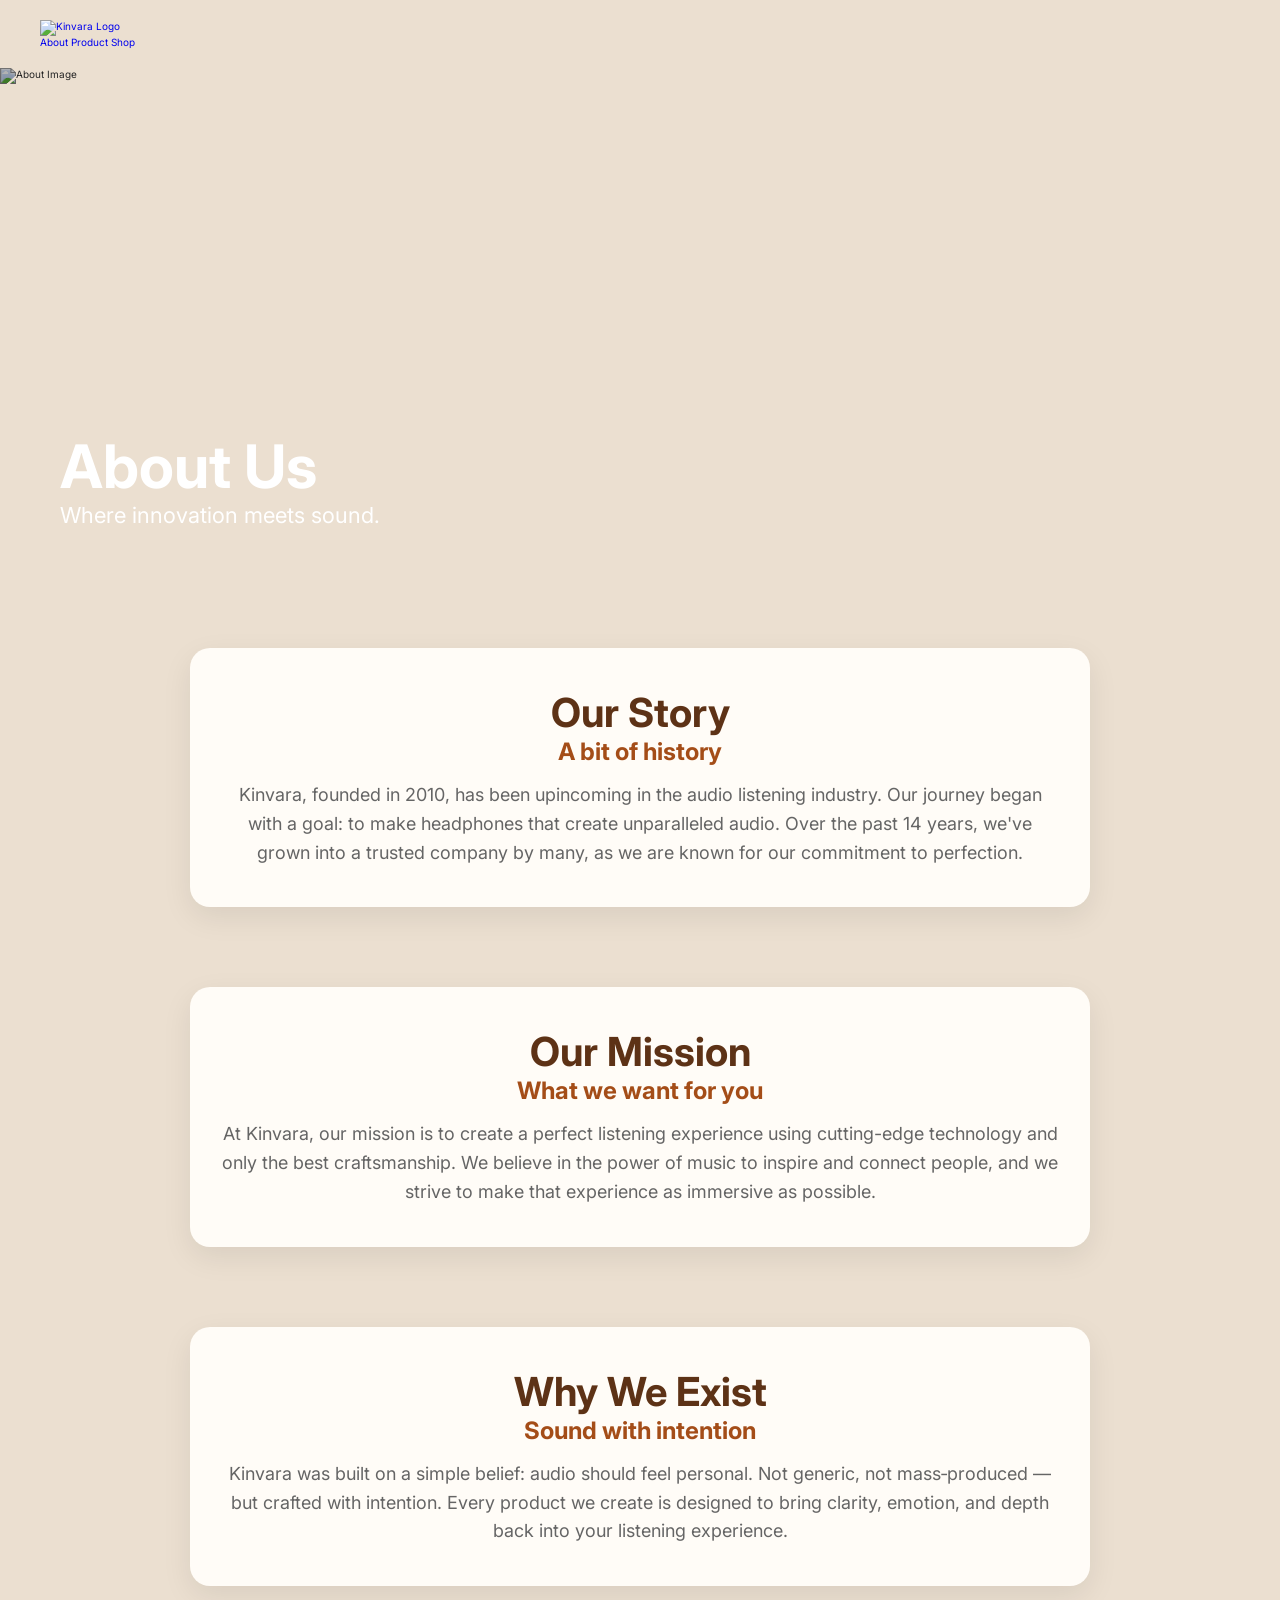
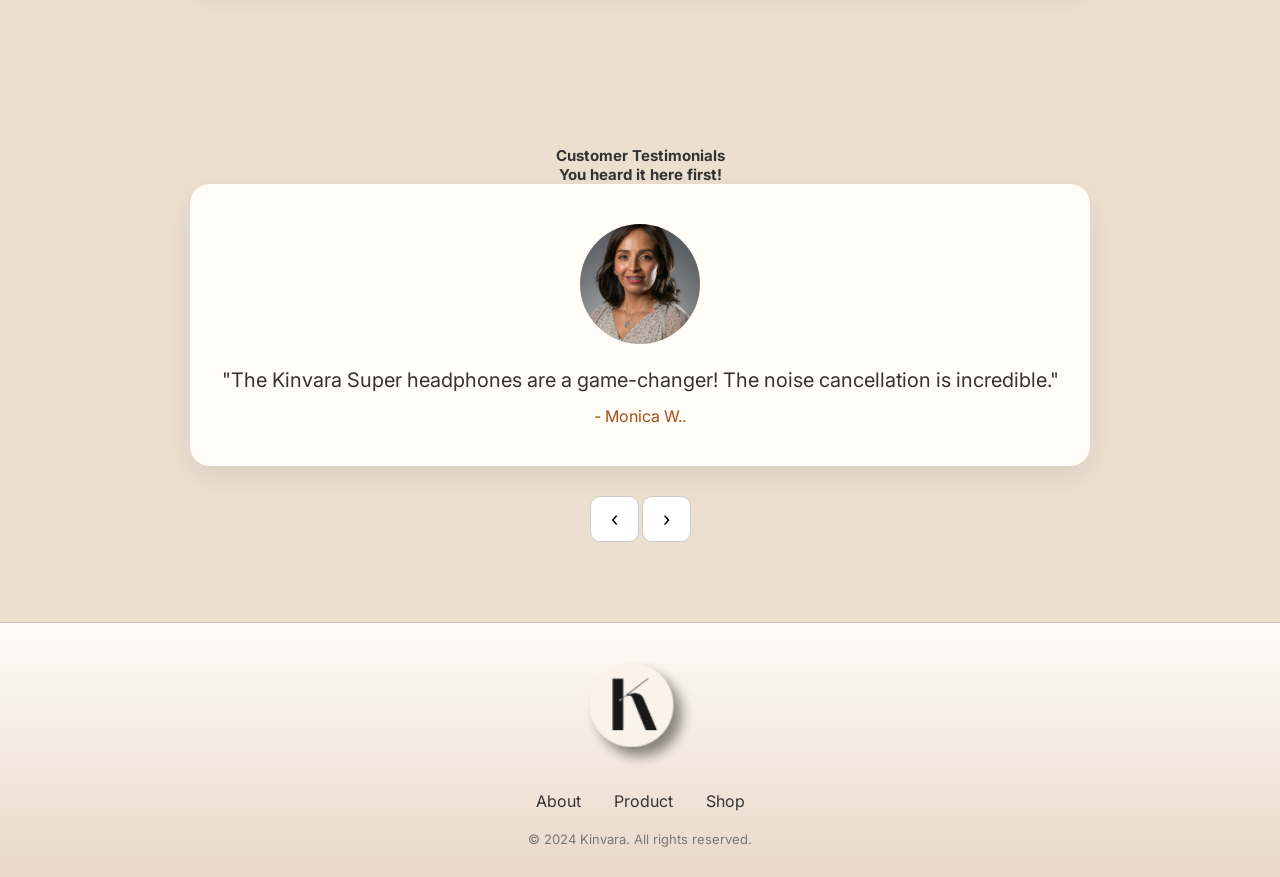
==== about.html @ 637e6de3 "Add files via upload" ====
<!DOCTYPE html>
<html lang="en">
<head>
   <link rel="stylesheet" href="https://use.typekit.net/deq8unr.css">
   <meta charset="UTF-8">
   <meta name="viewport" content="width=device-width, initial-scale=1.0">
   <link rel="stylesheet" href="style.css">
   <title>Kinavara</title>

   <style>
@import url('https://fonts.googleapis.com/css2?family=Inter:ital,opsz,wght@0,14..32,100..900;1,14..32,100..900&family=Outfit:wght@100..900&family=Poppins:ital,wght@0,100;0,200;0,300;0,400;0,500;0,600;0,700;0,800;0,900;1,100;1,200;1,300;1,400;1,500;1,600;1,700;1,800;1,900&display=swap');
   </style>
</head>
    <body>
        




<header>
    <div class="logo-img">
        <a href="index.html"><img src="images/kinavaralogo.png" alt="Kinvara Logo"></a>
    </div>

    <div class="hamburger">
        <span></span><span></span><span></span>
    </div>

    <nav>
        <a href="about.html" class="Navoptions">About</a>
        <a href="#product-section">Product</a>
        <a href="sign_up.html">Shop</a>
    </nav>
</header>

<!-- HERO -->
   <section class="about-hero-full reveal">
    <img src="images/smilingholdingheadphones.jpg" alt="About Image">
    <div class="about-hero-overlay">
        <h1>About Us</h1>
        <p>Where innovation meets sound.</p>
    </div>
</section>

<!-- SECTION 1 -->
<section class="about-block reveal">
    <h1>Our Story</h1>
    <h2>A bit of history</h2>
    <p>
        Kinvara, founded in 2010, has been upincoming in the audio listening industry. 
        Our journey began with a goal: to make headphones that create unparalleled audio. 
        Over the past 14 years, we've grown into a trusted company by many, as we are known 
        for our commitment to perfection.
    </p>
</section>

<!-- SECTION 2 -->
<section class="about-block reveal">
    <h1>Our Mission</h1>
    <h2>What we want for you</h2>
    <p>
        At Kinvara, our mission is to create a perfect listening experience using 
        cutting-edge technology and only the best craftsmanship. We believe in the 
        power of music to inspire and connect people, and we strive to make that 
        experience as immersive as possible.
    </p>
</section>
    <!-- SECTION 3 -->
    <section class="about-block reveal">
    <h1>Why We Exist</h1>
    <h2>Sound with intention</h2>
    <p>
        Kinvara was built on a simple belief: audio should feel personal. 
        Not generic, not mass‑produced — but crafted with intention. 
        Every product we create is designed to bring clarity, emotion, 
        and depth back into your listening experience.
    </p>
</section>


<!-- TESTIMONIAL CAROUSEL -->
<section class="testimonial-section reveal">
    <h1>Customer Testimonials</h1>
    <h2>You heard it here first!</h2>

    <div class="testimonial-carousel">
        
        <div class="testimonial-card active">
            <div class="testimonial-img">
                <img src="Images/user1.jpg" alt="">
            </div>
            <p>"The Kinvara Super headphones are a game-changer! The noise cancellation is incredible."</p>
            <span>- Monica W..</span>
        </div>

        <div class="testimonial-card">
            <div class="testimonial-img">
                <img src="Images/user2.jpg" alt="">
            </div>
            <p>"Nothing comes close to the Kinvara Super. Comfortable, stylish, and crystal clear."</p>
            <span>- Jamie L.</span>
        </div>

        <div class="testimonial-card">
            <div class="testimonial-img">
                <img src="images/user3.jpg" alt="">
            </div>
            <p>"Kinvara redefined premium audio for me. Every detail feels intentional."</p>
            <span>- Morgan S.</span>
        </div>

    </div>

    <div class="carousel-buttons">
        <button id="prev">‹</button>
        <button id="next">›</button>
    </div>
</section>


</main>

<footer class="footer reveal">
    <div class="footer-container">

        <div class="footer-logo">
            <img src="Images/kinavaralogo.png" alt="Kinvara Logo">
        </div>

        <div class="footer-links">
            <a href="about.html">About</a>
            <a href="#product-section">Product</a>
            <a href="sign_up.html">Shop</a>
        </div>

        <p class="footer-copy">© 2024 Kinvara. All rights reserved.</p>

    </div>
</footer>
        <script src="about.js"></script>
    </body>
    
</html>
---- style.css ----
/* =========================================================
   1. GLOBAL RESET + VARIABLES
   ========================================================= */
*{
  margin:0;
  padding:0;
  box-sizing:border-box;
  text-decoration:none;
  border:none;
  outline:none;
  font-family:"Inter","Outfit","Poppins",sans-serif;
}

:root {
  --max-width:1400px;
  --section-padding:10rem;
  --text-color:#333;
  --accent-color:#b74b4b;
  --heading-color:#A44D18;
  --hairline:rgba(0,0,0,0.1);
}

html{
  font-size:62.5%;
  scroll-behavior:smooth;
}

body{
  background-color:#EBDFD0;
  color:var(--text-color);
}

/* =========================================================
   2. HEADER / NAVIGATION
   ========================================================= */
header {
    width: 100%;
    padding: 2rem 4rem;
    background: transparent;
}

.nav-wrapper {
    display: flex;
    align-items: center;
    gap: 2rem;
}

.logo-img img {
    width: 90px;
}

.logo-img img:hover {
    transform: scale(1.03);
}

.nav-pill {
    display: flex;
    align-items: center;
    gap: 2rem;

    padding: 0.6rem 1.6rem; /* thinner */
    background: rgba(255, 252, 247, 0.65);
    backdrop-filter: blur(12px);

    border-radius: 50px;
    box-shadow: 0 4px 18px rgba(0,0,0,0.10);

    border: 1px solid rgba(255,255,255,0.5);
}

.nav-pill {
    display: flex;
    align-items: center;
    gap: 2rem;

    padding: 0.6rem 1.6rem;
    background: rgba(255, 252, 247, 0.65);
    backdrop-filter: blur(12px);

    border-radius: 50px;
    box-shadow: 0 4px 18px rgba(0,0,0,0.10);
    border: 1px solid rgba(255,255,255,0.5);

    width: auto; /* THIS prevents stretching */
    flex-shrink: 0; /* prevents it from expanding */
}
.nav-pill a {
    font-size: 1.6rem;
    color: #333;
    font-weight: 400;
    padding-bottom: 0.2rem;
    border-bottom: 2px solid transparent;
    transition: 0.3s ease;
}

.nav-pill a:hover {
    color: var(--accent-color);
    border-bottom: 2px solid var(--accent-color);
}

.hamburger {
    display: none;
    flex-direction: column;
    gap: 4px;
    cursor: pointer;
    margin-left: 1rem;
}

.hamburger span {
    width: 22px;
    height: 2px;
    background-color: #333;
    border-radius: 2px;
    transition: 0.3s ease;
}

/* HAMBURGER MENU (hidden on desktop) */
.hamburger {
    display: none;
    flex-direction: column;
    gap: 4px;
    cursor: pointer;
    margin-left: 1rem;
}

.hamburger span {
    width: 22px;
    height: 2px;
    background-color: #333;
    border-radius: 2px;
    transition: 0.3s ease;
}



/* =========================================================
   3. HERO SECTION — CURVED IMAGE, PREMIUM
   ========================================================= */
.hero{
  position:relative;
  height:650px;
  overflow:hidden;
  display:flex;
  align-items:center;
  padding-left:6rem;
   padding-top: 16rem;
}

.hero-img{
  position:absolute;
  top:0;
  right:0;
  width:60%;
  height:100%;
  background-image:url(Images/headphonesincase.jpg);
  background-repeat:no-repeat;
  background-size:cover;
  border-radius:500px 0 0 500px;
  box-shadow:-10px 0 40px rgba(0,0,0,0.15);
}

.hero-content{
  position:relative;
  z-index:2;
  max-width:40%;
  color:#333;
}

.hero-content h1{
  font-family:'Outfit',sans-serif;
  font-size:7rem;
  line-height:1.05;
  color:#A44D18;
}

.hero-content h3{
  font-family:'Outfit',sans-serif;
  font-size:3.4rem;
  color:#656565;
  margin-top:1rem;
}

.hero-content p{
  font-family:'Inter',sans-serif;
  font-size:2.2rem;
  margin:2.5rem 0;
}

.hero-content span{
  color:#b74b4b;
  font-weight:500;
}

.hero-btn{
  display:inline-block;
  padding:1.6rem 3.8rem;
  background-color:#ffffff;
  border-radius:3rem;
  font-family:'Poppins',sans-serif;
  font-size:2rem;
  font-weight:600;
  color:#b74b4b;
  border:2px solid white;
  transition:0.3s ease;
}

.hero-btn:hover{
  background-color:#f4f4f4;
  color:black;
}

/* =========================================================
   4. FEATURE SECTIONS (UNIFIED SYSTEM)
   ========================================================= */
.feature-section {
    padding: 10rem 0;
    display: flex;
    justify-content: center;
}

/* Alternating background colors (your original colors) */
.feature-section:nth-child(odd) {
    background-color: #FFFCF7;
}

.feature-section:nth-child(even) {
    background-color: #EDEDEA;
}

/* Main container */
.feature-container {
    max-width: 1200px;
    width: 90%;
    display: flex;
    align-items: center;
    justify-content: space-between;
    gap: 6rem;
    opacity: 0;
    transform: translateY(20px);
    animation: fadeUp 0.8s ease forwards;
}

/* Alternating layout on desktop */
.feature-section:nth-child(even) .feature-container {
    flex-direction: row-reverse;
}

.feature-image img {
    width: 360px;
    height: 360px;
    border-radius: 50%;
    object-fit: cover;
    border: 1px solid rgba(0,0,0,0.08);
    box-shadow: 0 10px 30px rgba(0,0,0,0.08);
    transition: transform 0.4s ease;
}

.feature-image img:hover {
    transform: scale(1.03);
}

/* Text */
.feature-text {
    max-width: 500px;
}

.feature-text p {
    font-size: 1.8rem;
    line-height: 1.55;
    color: #333;
    border-left: 1px solid rgba(0,0,0,0.1);
    padding-left: 2rem;
}

.feature-text span {
    color: #b74b4b;
    font-weight: 500;
}

@keyframes fadeUp{
  to{
    opacity:1;
    transform:translateY(0);
  }
}

/* =========================================================
   SECTION FOUR — IMAGE LEFT, TEXT RIGHT (PREMIUM)
   ========================================================= */
.section-four {
    background-color: #EDEDEA;
    padding: 10rem 0;
    display: flex;
    justify-content: center;
}

.section-four-container {
    max-width: 1400px;
    width: 90%;
    display: flex;
    align-items: center;
    justify-content: space-between;
    gap: 8rem;
}

/* LEFT IMAGES */
.section-four-images {
    position: relative;
    width: 500px;
    height: 500px;
}

.section-four-images .big-circle img {
    width: 100%;
    height: 100%;
    border-radius: 50%;
    object-fit: cover;
    box-shadow: 0 12px 40px rgba(0,0,0,0.12);
}

.section-four-images .small-circle {
    position: absolute;
    bottom: -20px;
    right: -20px;
}

.section-four-images .small-circle img {
    width: 220px;
    height: 220px;
    border-radius: 50%;
    object-fit: cover;
    box-shadow: 0 10px 30px rgba(0,0,0,0.12);
}

/* RIGHT TEXT */
.section-four-text {
    max-width: 550px;
}

.section-four-text h1 {
    font-size: 5rem;
    color: #833e12;
    margin-bottom: 1rem;
}

.section-four-text h2 {
    font-size: 2.8rem;
    color: #b9642f;
    margin-bottom: 2rem;
}

.section-four-text p {
    font-size: 2.2rem;
    margin-bottom: 3rem;
    color: #333;
}

/* BUTTON */
.section-four-btn {
    display: inline-block;
    padding: 1.6rem 3.8rem;
    background-color: white;
    border-radius: 3rem;
    font-size: 2rem;
    font-weight: 600;
    color: #b74b4b;
    border: 2px solid white;
    transition: 0.3s ease;
    box-shadow: 0 6px 20px rgba(0,0,0,0.1);
}

.section-four-btn:hover {
    background-color: #f4f4f4;
    color: black;
    transform: scale(1.03);
}

/* IMAC MODE */
@media (min-width: 1600px) {
    .section-four-images {
        width: 600px;
        height: 600px;
    }

    .section-four-images .small-circle img {
        width: 260px;
        height: 260px;
    }

    .section-four-text h1 {
        font-size: 6rem;
    }

    .section-four-text h2 {
        font-size: 3.2rem;
    }

    .section-four-text p {
        font-size: 2.4rem;
    }
}

/* =========================================================
   FOOTER — PREMIUM, CLEAN, MODERN
   ========================================================= */
footer {
    background: linear-gradient(180deg, #FFFCF7 0%, #E8D8C8 100%);
    padding: 3rem 0;
    text-align: center;
    border-top: 1px solid var(--hairline);
    display: flex;
    justify-content: center;
}


.footer-container {
    text-align: center;
    width: 90%;
    max-width: 1400px;
    margin: 0 auto;
    display: flex;
    flex-direction: column;
    align-items: center; /* centers everything */
}


.footer-logo img {
    width: 120px;
    opacity: 0.9;
    margin-bottom: 1.5rem;
}

.footer-links {
    margin-bottom: 2rem;
}

.footer-links a {
    margin: 0 1.5rem;
    font-size: 1.6rem;
    color: #333;
    transition: 0.3s ease;
}

.footer-links a:hover {
    color: var(--accent-color);
}

.footer-copy {
    font-size: 1.3rem;
    color: #777;
}

/* =========================================================
   7. MEDIA QUERIES — TABLET + IMAC
   ========================================================= */
/* MOBILE NAV (hidden by default) */
@media (max-width: 520px) {

    nav {
        position: fixed;
        top: 0;
        right: -100%;
        height: 100vh;
        width: 60%;
        background-color: #FFFCF7;
        display: flex;
        flex-direction: column;
        padding-top: 8rem;
        gap: 3rem;
        align-items: center;
        transition: 0.4s ease;
        box-shadow: -4px 0 20px rgba(0,0,0,0.1);
    }

    nav.open {
        right: 0;
    }

    .hamburger {
        display: flex;
        position: absolute;
        right: 2rem;
        top: 2.2rem;
        z-index: 999;
    }

    /* Hide desktop nav layout */
    header nav a {
        font-size: 2rem;
    }
}

/* =========================================================
   TABLET — max-width: 900px
   ========================================================= */
@media (max-width: 900px) {

    header {
        padding: 2rem 3rem;
    }

    .hero {
        padding-top: 12rem;
        flex-direction: column;
        text-align: center;
    }

    .hero-img {
        width: 100%;
        height: 380px;
        border-radius: 0 0 450px 450px;
    }

   .feature-container {
        flex-direction: column;
        text-align: center;
        gap: 4rem;
    }

    .feature-image img {
        width: 300px;
        height: 300px;
    }

    .feature-text {
        max-width: 90%;
    }
    .section-four-container {
        flex-direction: column;
        gap: 6rem;
    }

    .section-four-images {
        width: 380px;
        height: 380px;
    }

    .section-four-images .small-circle img {
        width: 180px;
        height: 180px;
    }

    footer {
        padding: 4rem 0;
    }
}

/* =========================================================
   MOBILE — max-width: 520px
   ========================================================= */
@media (max-width: 520px) {

    header {
        padding: 1.5rem 2rem;
    }

     .hero {
    flex-direction: column;
    height: auto;
    padding: 8rem 2rem 4rem; /* adds breathing room under nav */
    text-align: center;
  }

  .hero-img {
    position: relative;
    width: 100%;
    height: 300px;
    border-radius: 0 0 450px 450px;
  }

  .hero-content {
    max-width: 90%;
    margin-top: 2rem; /* prevents overlap */
  }

  .hero-content h1 {
    font-size: 4.2rem;
  }

  .hero-content h3 {
    font-size: 2.4rem;
  }

  .hero-content p {
    font-size: 1.8rem;
  }

   .feature-section {
        padding: 6rem 2rem;
    }

    .feature-container {
        flex-direction: column;
        text-align: center;
        gap: 3rem;
    }

    .feature-image img {
        width: 80%;
        max-width: 280px;
        height: auto;
        border-radius: 50%;
        object-fit: cover;
        margin: 0 auto;
    }

    .feature-text p {
        font-size: 1.7rem;
        border-left: none;
        padding-left: 0;
    }
.section-four-container {
    flex-direction: column;
    align-items: center;
    text-align: center;
}

.section-four-text {
    text-align: center;
    max-width: 90%;
    margin: 0 auto;
}

.section-four-btn {
    margin: 0 auto;
}
    .section-four-images {
        width: 300px;
        height: 300px;
    }

    .section-four-images .small-circle img {
        width: 140px;
        height: 140px;
    }

    .section-four-text h1 {
        font-size: 3.8rem;
    }

    .section-four-text h2 {
        font-size: 2.2rem;
    }

    .section-four-text p {
        font-size: 1.8rem;
    }

    footer {
        padding: 3rem 0;
    }
}

/* =========================================================
   LARGE DESKTOP / IMAC — min-width: 1600px
   ========================================================= */
@media (min-width: 1600px) {

    .hero {
        padding-top: 18rem;
    }

    .hero-content h1 {
        font-size: 7rem;
    }

    .feature-container {
        gap: 10rem;
    }

    .section-four-images {
        width: 600px;
        height: 600px;
    }

    .section-four-images .small-circle img {
        width: 260px;
        height: 260px;
    }
}

/* =========================================================
   LARGE DESKTOP / IMAC — min-width: 1600px
   ========================================================= */
.about-hero-full {
    position: relative;
    height: 500px;
    overflow: hidden;
}

.about-hero-full img {
    width: 100%;
    height: 100%;
    object-fit: cover;
    filter: brightness(70%);
}

.about-hero-overlay {
    position: absolute;
    bottom: 4rem;
    left: 6rem;
    color: white;
}

.about-hero-overlay h1 {
    font-size: 6rem;
}

.about-hero-overlay p {
    font-size: 2.2rem;
}


/* ABOUT BLOCKS */
.about-block {
    max-width: 900px;
    margin: 8rem auto;
    text-align: center;
    background-color: #FFFCF7;
    padding: 4rem 3rem;
    border-radius: 20px;
    box-shadow: 0 10px 30px rgba(0,0,0,0.08);
}

.about-block h1 {
    font-size: 4rem;
    color: #5d3216;
}

.about-block h2 {
    font-size: 2.4rem;
    color: #A44D18;
    margin-bottom: 1.5rem;
}

.about-block p {
    font-size: 1.8rem;
    color: #656565;
    line-height: 1.6;
}

/* TESTIMONIALS */
.testimonial-section {
    text-align: center;
    padding: 8rem 2rem;
}

.testimonial-carousel {
    max-width: 900px;
    margin: 0 auto;
    position: relative;
}

.testimonial-card {
    display: none;
    background-color: #FFFCF7;
    padding: 4rem 3rem;
    border-radius: 20px;
    box-shadow: 0 10px 30px rgba(0,0,0,0.08);
    transition: transform 0.4s ease, box-shadow 0.4s ease;
}

.testimonial-card.active {
    display: block;
}

.testimonial-card:hover {
    transform: translateY(-10px);
    box-shadow: 0 20px 40px rgba(0,0,0,0.12);
}

.testimonial-img {
    width: 120px;
    height: 120px;
    margin: 0 auto 2rem;
}

.testimonial-img img {
    width: 100%;
    height: 100%;
    border-radius: 50%;
    object-fit: cover;
}

.testimonial-card p {
    font-size: 2rem;
    color: #333;
    line-height: 1.6;
}

.testimonial-card span {
    display: block;
    margin-top: 1rem;
    font-size: 1.6rem;
    color: #A44D18;
}

.carousel-buttons {
    margin-top: 3rem;
}

.carousel-buttons button {
    background-color: white;
    border: 1px solid #ccc;
    padding: 1rem 2rem;
    font-size: 2rem;
    border-radius: 10px;
    cursor: pointer;
    transition: 0.3s ease;
}

.carousel-buttons button:hover {
    background-color: #f4f4f4;
}


 



    signup-form-box {
    display: flex;
    justify-content: center;
    align-items: center;
    position: absolute;
    top: 50%;
    left: 50%;
    transform: translate(-50%, -50%);
    width: 100%;
}

.signup-form {
    opacity: .95;
    background-color: #fefcf6;
    padding: 20px;
    border-radius: 15px;
    box-shadow: 0 4px 8px rgba(0, 0, 0, 0.1);
    text-align: center;
    width: 80%;
    max-width: 500px;
    z-index: 10;
    margin-top:30px;
    margin-bottom:20px;
}

.signup-form h2 {
    margin-bottom: 18px;
    font-size:45px;
    color: #552c11;

}
.signup-form .subheading {
    font-size: 1.2rem; 
    color:#552c11;
    margin-bottom: 20px;
    font-family: "Inter", sans-serif;
    font-weight: 300;
}


.signup-form label {
    display: block;
    margin-bottom: 10px;
    text-align: left;
}

.signup-form input {
    width: calc(100% - 40px);
    padding: 10px;
    margin-bottom: 20px;
    border: 1px solid #ccc;
    border-radius: 5px;
}

/* button */
.Notified-button {
    display: inline-block;
    padding: 10px 20px;
    background-color: white;
    color: #b74b4b;
    border: 2px solid white;
    border-radius: 4rem;
    text-decoration: none;
    font-weight: 600;
    font-size: 1.4rem;
    cursor: pointer;
    box-shadow: 2px 2px 4px #000000;
    transition: background-color 0.3s ease;
}

.Notified-button:hover {
    transform: scale3d(1.03);
    background-color: #f4f4f4;
    color: black;

}
 
/* Thank-you section starts here */

.thankyou-container {
    top: 50%;
    left: 50%;
    display: flex;
    justify-content: center;
    align-items: center;
    position: absolute;
    transform: translate(-50%, -50%);
    width: 100%;
}

.TY-box {
    opacity: .95;
    background-color: #fefcf6;
    padding: 3.125rem;
    border-radius: 0.928rem;
    box-shadow: 0 4px 8px rgba(0, 0, 0, 0.1);
    text-align: center;
    width: 80%;
    max-width: 31.25rem;
    z-index: 10;
}
 
.TY-box h1 {
    margin-bottom: 1.25rem;
    font-size: 3rem;
    color: #552c11;
}

.TY-box p {
    font-size: 1.5rem; 
    margin-bottom: 1.56rem;
    font-weight:500;
     color: #552c11;
}
/* button */
.main-page-button {
     background-color: white;
    display: inline-block;
    padding: 0.625rem 1.25rem;
    color: #b74b4b;
    border: 0.125rem solid white;
    border-radius: 4rem;
    text-decoration: none;
     font-weight: 600;
    font-size: 1.2rem;
    cursor: pointer;
     box-shadow: 0.125rem 0.125rem  0.25rem #000000;
    transition: background-color 0.3s ease;
}

.main-page-button:hover {
    transform: scale3d(1.03);
    background-color: #f4f4f4;
     color: black;
    
}
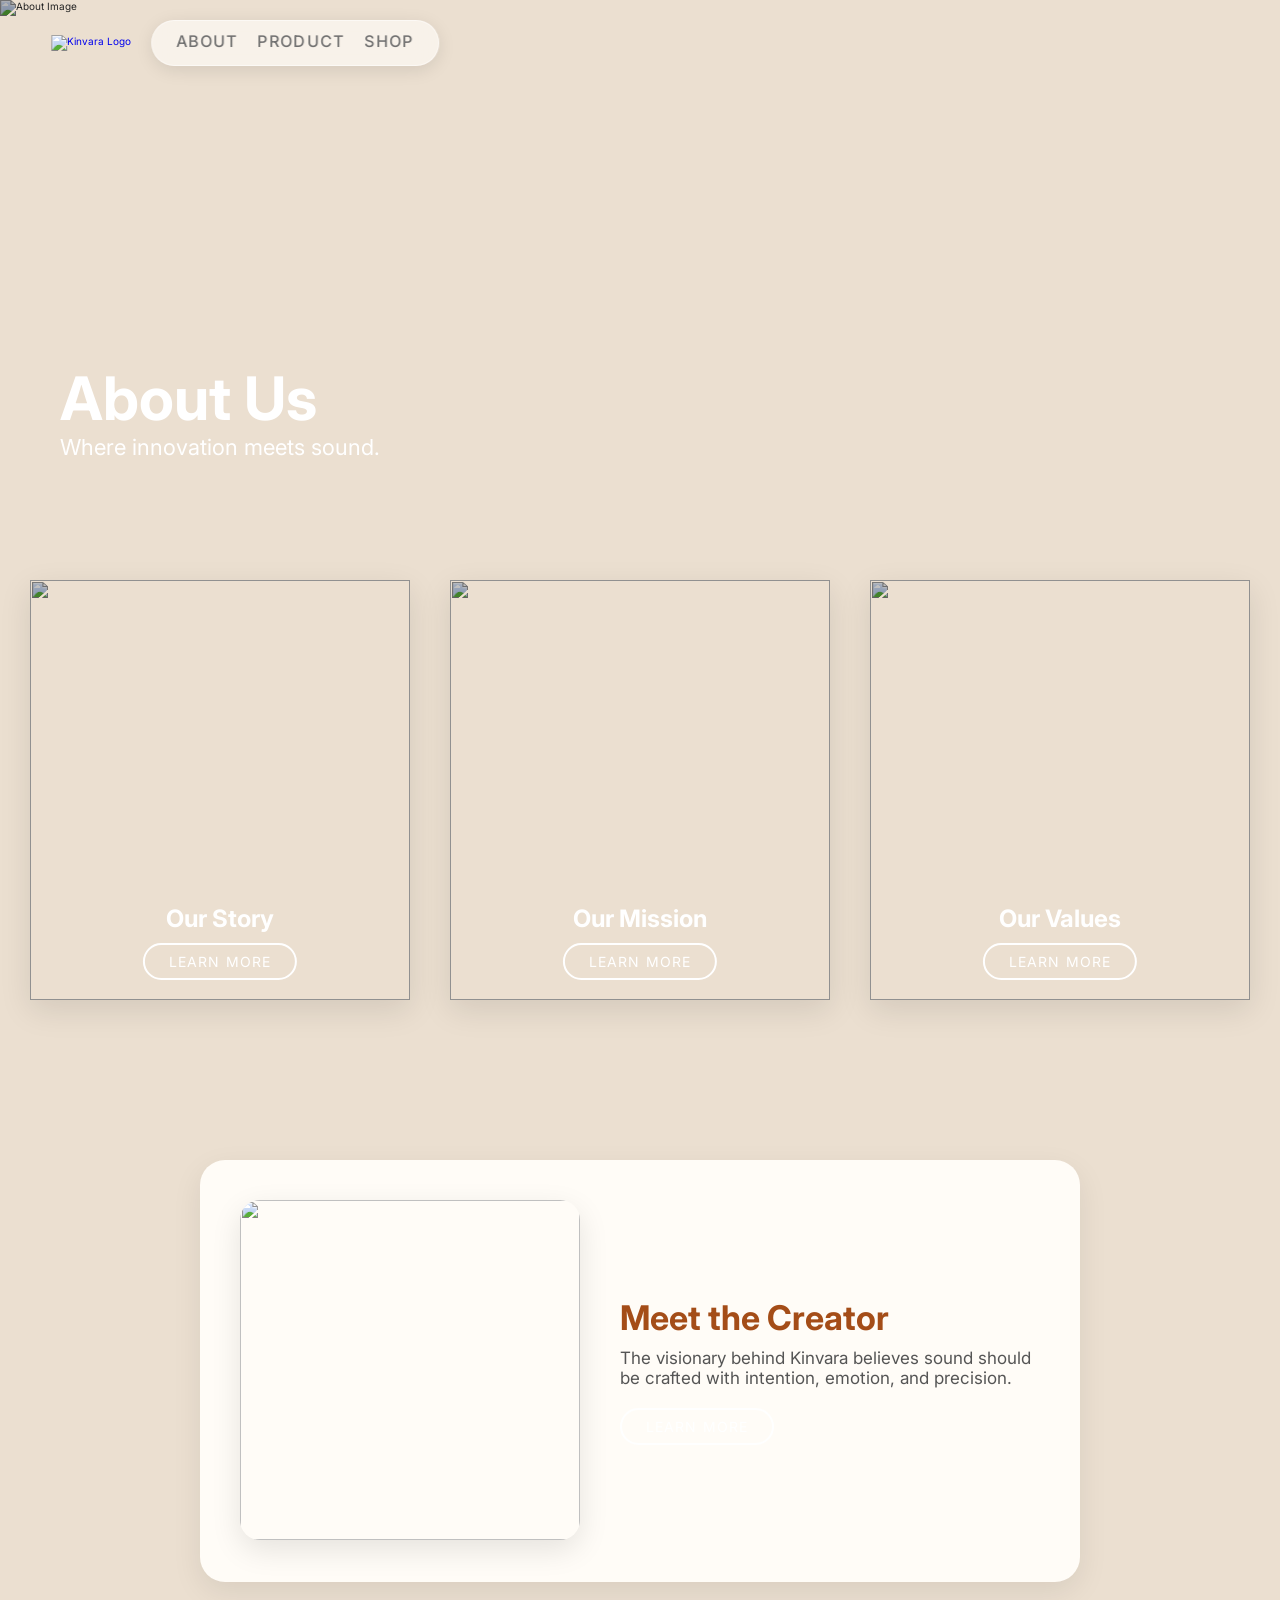
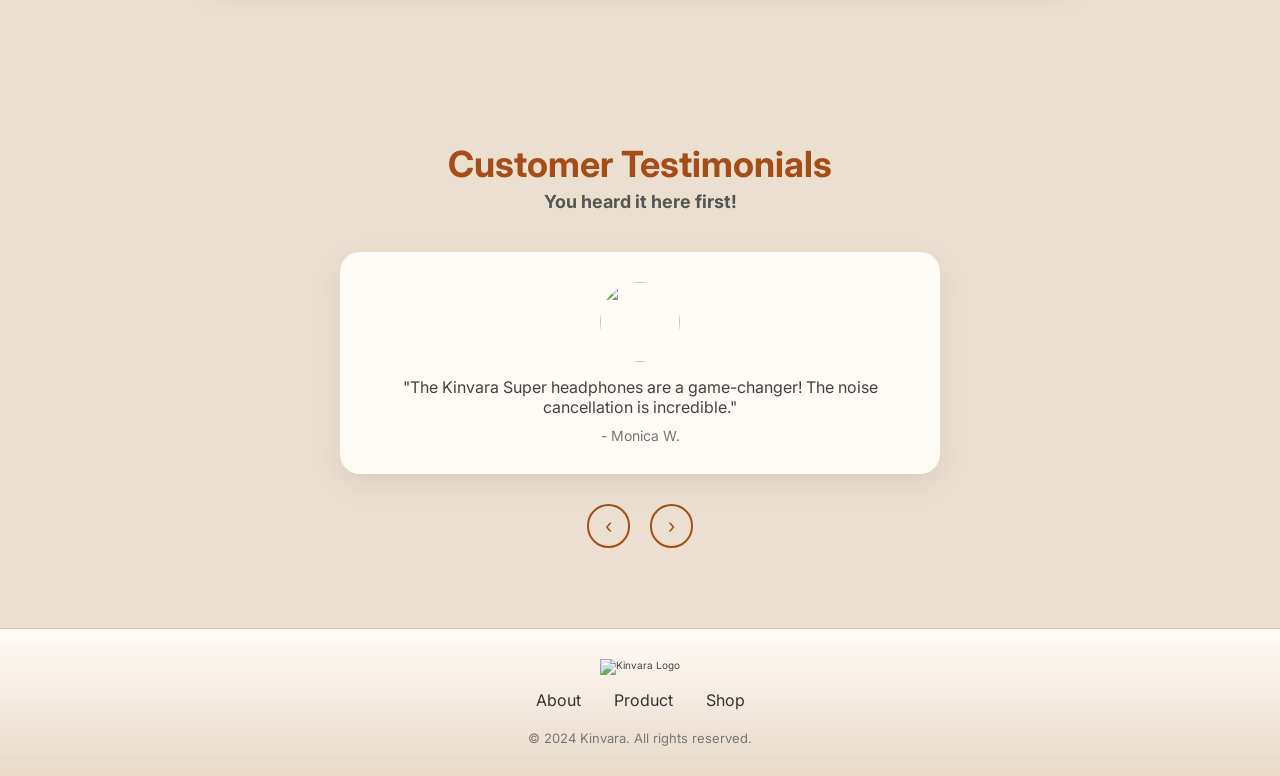
==== commit efe97dc2: "Add files via upload" ====
--- a/about.html
+++ b/about.html
@@ -8,77 +8,149 @@
    <title>Kinavara</title>
 
    <style>
-@import url('https://fonts.googleapis.com/css2?family=Inter:ital,opsz,wght@0,14..32,100..900;1,14..32,100..900&family=Outfit:wght@100..900&family=Poppins:ital,wght@0,100;0,200;0,300;0,400;0,500;0,600;0,700;0,800;0,900;1,100;1,200;1,300;1,400;1,500;1,600;1,700;1,800;1,900&display=swap');
+@import url('https://fonts.googleapis.com/css2?family=Inter:wght@100..900&family=Outfit:wght@100..900&display=swap');
    </style>
 </head>
-    <body>
-        
-
-
-
-
+    
+<body>
+
+<!-- NAV -->
 <header>
-    <div class="logo-img">
-        <a href="index.html"><img src="images/kinavaralogo.png" alt="Kinvara Logo"></a>
-    </div>
-
-    <div class="hamburger">
-        <span></span><span></span><span></span>
-    </div>
-
-    <nav>
-        <a href="about.html" class="Navoptions">About</a>
-        <a href="#product-section">Product</a>
-        <a href="sign_up.html">Shop</a>
-    </nav>
+    <div class="nav-wrapper">
+
+        <div class="logo-img">
+            <a href="index.html">
+                <img src="images/kinavaralogo.png" alt="Kinvara Logo">
+            </a>
+        </div>
+
+        <nav class="nav-pill">
+            <a href="about.html">About</a>
+            <a href="#product-section">Product</a>
+            <a href="sign_up.html">Shop</a>
+
+            <div class="hamburger">
+                <span></span>
+                <span></span>
+                <span></span>
+            </div>
+        </nav>
+
+    </div>
 </header>
 
+<main>
+
 <!-- HERO -->
-   <section class="about-hero-full reveal">
+<section class="about-hero-full reveal">
     <img src="images/smilingholdingheadphones.jpg" alt="About Image">
     <div class="about-hero-overlay">
         <h1>About Us</h1>
         <p>Where innovation meets sound.</p>
     </div>
 </section>
-
-<!-- SECTION 1 -->
-<section class="about-block reveal">
-    <h1>Our Story</h1>
-    <h2>A bit of history</h2>
-    <p>
-        Kinvara, founded in 2010, has been upincoming in the audio listening industry. 
-        Our journey began with a goal: to make headphones that create unparalleled audio. 
-        Over the past 14 years, we've grown into a trusted company by many, as we are known 
-        for our commitment to perfection.
-    </p>
-</section>
-
-<!-- SECTION 2 -->
-<section class="about-block reveal">
-    <h1>Our Mission</h1>
-    <h2>What we want for you</h2>
-    <p>
-        At Kinvara, our mission is to create a perfect listening experience using 
-        cutting-edge technology and only the best craftsmanship. We believe in the 
-        power of music to inspire and connect people, and we strive to make that 
-        experience as immersive as possible.
-    </p>
-</section>
-    <!-- SECTION 3 -->
-    <section class="about-block reveal">
-    <h1>Why We Exist</h1>
-    <h2>Sound with intention</h2>
-    <p>
-        Kinvara was built on a simple belief: audio should feel personal. 
-        Not generic, not mass‑produced — but crafted with intention. 
-        Every product we create is designed to bring clarity, emotion, 
-        and depth back into your listening experience.
-    </p>
-</section>
-
-
-<!-- TESTIMONIAL CAROUSEL -->
+<!-- ⭐ FLIP CARD SECTION -->
+<section class="about-cards reveal">
+
+    <!-- CARD 1 -->
+    <div class="about-card">
+        <div class="flip-inner">
+
+            <!-- FRONT -->
+            <div class="flip-front">
+                <img src="images/holdingmore.jpg" alt="">
+                <div class="card-overlay">
+                    <h3>Our Story</h3>
+                    <button class="outline-btn">Learn More</button>
+                </div>
+            </div>
+
+            <!-- BACK -->
+            <div class="flip-back">
+                <span class="back-arrow">←</span>
+                <h3>Our Story</h3>
+                <p>
+                    Kinvara began with a belief that audio should feel personal — crafted with intention and emotion.
+                </p>
+                <button class="outline-btn">Close</button>
+            </div>
+
+        </div>
+    </div>
+
+    <!-- CARD 2 -->
+    <div class="about-card">
+        <div class="flip-inner">
+
+            <div class="flip-front">
+                <img src="images/fullheadphones.jpg" alt="">
+                <div class="card-overlay">
+                    <h3>Our Mission</h3>
+                    <button class="outline-btn">Learn More</button>
+                </div>
+            </div>
+
+            <div class="flip-back">
+                <span class="back-arrow">←</span>
+                <h3>Our Mission</h3>
+                <p>
+                    We aim to create a perfect listening experience using cutting‑edge engineering and thoughtful design.
+                </p>
+                <button class="outline-btn">Close</button>
+            </div>
+
+        </div>
+    </div>
+
+    <!-- CARD 3 -->
+    <div class="about-card">
+        <div class="flip-inner">
+
+            <div class="flip-front">
+                <img src="images/techteam.jpg" alt="">
+                <div class="card-overlay">
+                    <h3>Our Values</h3>
+                    <button class="outline-btn">Learn More</button>
+                </div>
+            </div>
+
+            <div class="flip-back">
+                <span class="back-arrow">←</span>
+                <h3>Our Values</h3>
+                <p>
+                    We believe audio should be intentional, emotional, and crafted with purpose.
+                </p>
+                <button class="outline-btn">Close</button>
+            </div>
+
+        </div>
+    </div>
+
+</section>
+
+
+<!-- ⭐ CEO SECTION WITH RECTANGLE BACKGROUND -->
+<section class="ceo-section reveal">
+    <div class="ceo-bg">
+
+        <div class="ceo-img-box">
+            <img src="images/ceo.jpg" alt="">
+        </div>
+
+        <div class="ceo-text">
+            <h2>Meet the Creator</h2>
+            <p>
+                The visionary behind Kinvara believes sound should be crafted with intention,
+                emotion, and precision.
+            </p>
+            <button class="outline-btn ceo-learn">Learn More</button>
+        </div>
+
+    </div>
+</section>
+
+
+<!-- ⭐ TESTIMONIALS -->
 <section class="testimonial-section reveal">
     <h1>Customer Testimonials</h1>
     <h2>You heard it here first!</h2>
@@ -87,18 +159,18 @@
         
         <div class="testimonial-card active">
             <div class="testimonial-img">
-                <img src="Images/user1.jpg" alt="">
+                <img src="images/user1.jpg" alt="">
             </div>
             <p>"The Kinvara Super headphones are a game-changer! The noise cancellation is incredible."</p>
-            <span>- Monica W..</span>
+            <span> - Monica W.</span>
         </div>
 
         <div class="testimonial-card">
             <div class="testimonial-img">
-                <img src="Images/user2.jpg" alt="">
+                <img src="images/user2.jpg" alt="">
             </div>
             <p>"Nothing comes close to the Kinvara Super. Comfortable, stylish, and crystal clear."</p>
-            <span>- Jamie L.</span>
+            <span> - Jamie L.</span>
         </div>
 
         <div class="testimonial-card">
@@ -106,7 +178,7 @@
                 <img src="images/user3.jpg" alt="">
             </div>
             <p>"Kinvara redefined premium audio for me. Every detail feels intentional."</p>
-            <span>- Morgan S.</span>
+            <span> - Morgan S.</span>
         </div>
 
     </div>
@@ -117,14 +189,13 @@
     </div>
 </section>
 
-
-</main>
-
+    </main>
+<!-- FOOTER -->
 <footer class="footer reveal">
     <div class="footer-container">
 
         <div class="footer-logo">
-            <img src="Images/kinavaralogo.png" alt="Kinvara Logo">
+            <img src="images/kinavaralogo.png" alt="Kinvara Logo">
         </div>
 
         <div class="footer-links">
@@ -137,9 +208,8 @@
 
     </div>
 </footer>
-        <script src="about.js"></script>
-    </body>
-    
+
+<script src="about.js"></script>
+   
+</body>
 </html>
-
-
--- a/style.css
+++ b/style.css
@@ -35,10 +35,16 @@
    2. HEADER / NAVIGATION
    ========================================================= */
 header {
-    width: 100%;
-    padding: 2rem 4rem;
+    position: absolute;
+    top: 2rem;
+    left: 50%;
+    transform: translateX(-50%);
+    width: 92%;
+    z-index: 10000;
     background: transparent;
-}
+    padding: 0; /* remove padding so it floats cleanly */
+}
+
 
 .nav-wrapper {
     display: flex;
@@ -59,22 +65,7 @@
     align-items: center;
     gap: 2rem;
 
-    padding: 0.6rem 1.6rem; /* thinner */
-    background: rgba(255, 252, 247, 0.65);
-    backdrop-filter: blur(12px);
-
-    border-radius: 50px;
-    box-shadow: 0 4px 18px rgba(0,0,0,0.10);
-
-    border: 1px solid rgba(255,255,255,0.5);
-}
-
-.nav-pill {
-    display: flex;
-    align-items: center;
-    gap: 2rem;
-
-    padding: 0.6rem 1.6rem;
+    padding: 1rem 2.4rem;
     background: rgba(255, 252, 247, 0.65);
     backdrop-filter: blur(12px);
 
@@ -82,13 +73,17 @@
     box-shadow: 0 4px 18px rgba(0,0,0,0.10);
     border: 1px solid rgba(255,255,255,0.5);
 
-    width: auto; /* THIS prevents stretching */
-    flex-shrink: 0; /* prevents it from expanding */
-}
+    width: auto;
+    flex-shrink: 0;
+}
+
 .nav-pill a {
     font-size: 1.6rem;
-    color: #333;
-    font-weight: 400;
+    text-transform: uppercase;
+    letter-spacing: 0.08em;
+    color: #6f6f6f;
+    font-weight: 500;
+
     padding-bottom: 0.2rem;
     border-bottom: 2px solid transparent;
     transition: 0.3s ease;
@@ -132,7 +127,16 @@
     transition: 0.3s ease;
 }
 
-
+@media (max-width: 520px) {
+
+    .nav-pill a {
+        display: none;
+    }
+
+    .hamburger {
+        display: flex;
+    }
+}
 
 /* =========================================================
    3. HERO SECTION — CURVED IMAGE, PREMIUM
@@ -681,7 +685,7 @@
 }
 
 /* =========================================================
-   LARGE DESKTOP / IMAC — min-width: 1600px
+   ABOUT HERO (unchanged)
    ========================================================= */
 .about-hero-full {
     position: relative;
@@ -712,123 +716,364 @@
 }
 
 
-/* ABOUT BLOCKS */
-.about-block {
-    max-width: 900px;
-    margin: 8rem auto;
+/* =========================================================
+   ABOUT PAGE — FLIP CARDS (UPDATED)
+   ========================================================= */
+
+.about-cards {
+    display: flex;
+    justify-content: center;
+    gap: 4rem;
+    padding: 8rem 2rem;
+    flex-wrap: wrap;
+}
+
+/* FLIP CARD CONTAINER */
+.about-card {
+    width: 380px;      /* bigger */
+    height: 420px;     /* bigger */
+    perspective: 1200px;
+    cursor: pointer;
+}
+
+/* INNER WRAPPER */
+.flip-inner {
+    width: 100%;
+    height: 100%;
+    position: relative;
+    transition: transform 0.7s ease;
+    transform-style: preserve-3d;
+}
+
+/* FLIP STATE */
+.about-card.active .flip-inner {
+    transform: rotateY(180deg);
+}
+
+/* FRONT + BACK SHARED */
+.flip-front, .flip-back {
+    position: absolute;
+    width: 100%;
+    height: 100%;
+    backface-visibility: hidden;
+
+    /* SQUARE corners */
+    border-radius: 0;
+
+    overflow: hidden;
+    box-shadow: 0 10px 30px rgba(0,0,0,0.1);
+}
+
+/* FRONT */
+.flip-front img {
+    width: 100%;
+    height: 100%;
+    object-fit: cover;
+    filter: brightness(75%);
+    transition: 0.3s ease;
+}
+
+.about-card:hover .flip-front img {
+    filter: brightness(90%);
+    transform: scale(1.05);
+}
+
+.card-overlay {
+    position: absolute;
+    bottom: 2rem;
+    left: 50%;
+    transform: translateX(-50%);
     text-align: center;
-    background-color: #FFFCF7;
-    padding: 4rem 3rem;
+    color: white;
+}
+
+.card-overlay h3 {
+    font-size: 2.4rem;
+    margin-bottom: 1rem;
+}
+
+/* Transparent outline button */
+.outline-btn {
+    background: transparent;
+    border: 2px solid white;
+    color: white;
+    padding: 0.8rem 2.4rem;
+    border-radius: 50px;
+    font-size: 1.4rem;
+    text-transform: uppercase;
+    letter-spacing: 0.08em;
+    cursor: pointer;
+    transition: 0.3s ease;
+}
+
+.outline-btn:hover {
+    background: rgba(255,255,255,0.2);
+}
+
+/* BACK */
+.flip-back {
+    background: #FFFCF7;
+    transform: rotateY(180deg);
+    padding: 3rem;
+    text-align: center;
+}
+
+.flip-back h3 {
+    font-size: 2.6rem;
+    color: #A44D18;
+    margin-bottom: 1rem;
+}
+
+.flip-back p {
+    font-size: 1.6rem;
+    color: #555;
+    line-height: 1.6;
+    margin-bottom: 2rem;
+}
+
+/* BACK ARROW */
+.back-arrow {
+    position: absolute;
+    top: 1.5rem;
+    left: 1.5rem;
+    font-size: 2.6rem;
+    cursor: pointer;
+    color: #A44D18;
+}
+
+
+/* =========================================================
+   CEO SECTION — RECTANGLE BACKGROUND
+   ========================================================= */
+
+.ceo-section {
+    display: flex;
+    justify-content: center;
+    padding: 8rem 2rem;
+}
+
+.ceo-bg {
+    background: #FFFCF7;
+    padding: 4rem;
+    border-radius: 25px;
+    display: flex;
+    gap: 4rem;
+    align-items: center;
+    box-shadow: 0 10px 30px rgba(0,0,0,0.08);
+}
+
+.ceo-img-box img {
+    width: 340px;
+    height: 340px;
+    object-fit: cover;
     border-radius: 20px;
-    box-shadow: 0 10px 30px rgba(0,0,0,0.08);
-}
-
-.about-block h1 {
-    font-size: 4rem;
-    color: #5d3216;
-}
-
-.about-block h2 {
-    font-size: 2.4rem;
+    box-shadow: 0 10px 30px rgba(0,0,0,0.1);
+}
+
+.ceo-text {
+    max-width: 420px;
+}
+
+.ceo-text h2 {
+    font-size: 3.4rem;
     color: #A44D18;
-    margin-bottom: 1.5rem;
-}
-
-.about-block p {
-    font-size: 1.8rem;
-    color: #656565;
-    line-height: 1.6;
-}
-
-/* TESTIMONIALS */
+    margin-bottom: 1rem;
+}
+
+.ceo-text p {
+    font-size: 1.7rem;
+    color: #555;
+    margin-bottom: 2rem;
+}
+/* ============================
+   TESTIMONIALS — FIXED + PREMIUM
+   ============================ */
+
 .testimonial-section {
     text-align: center;
     padding: 8rem 2rem;
 }
 
+.testimonial-section h1 {
+    font-size: 3.6rem;
+    color: #A44D18;
+    margin-bottom: 0.5rem;
+}
+
+.testimonial-section h2 {
+    font-size: 1.8rem;
+    color: #555;
+    margin-bottom: 4rem;
+}
+
+/* Carousel container */
 .testimonial-carousel {
-    max-width: 900px;
-    margin: 0 auto;
+    display: flex;
+    justify-content: center;
+    align-items: center;
     position: relative;
 }
 
+/* Testimonial card */
 .testimonial-card {
-    display: none;
-    background-color: #FFFCF7;
-    padding: 4rem 3rem;
+    width: 600px;
+    padding: 3rem;
+    background: #FFFCF7;
     border-radius: 20px;
     box-shadow: 0 10px 30px rgba(0,0,0,0.08);
-    transition: transform 0.4s ease, box-shadow 0.4s ease;
-}
-
+    opacity: 0;
+    transform: translateY(20px);
+    transition: 0.4s ease;
+    position: absolute;
+}
+
+/* Active card */
 .testimonial-card.active {
-    display: block;
-}
-
-.testimonial-card:hover {
-    transform: translateY(-10px);
-    box-shadow: 0 20px 40px rgba(0,0,0,0.12);
-}
-
-.testimonial-img {
-    width: 120px;
-    height: 120px;
-    margin: 0 auto 2rem;
-}
-
+    opacity: 1;
+    transform: translateY(0);
+    position: relative;
+}
+
+/* Image */
 .testimonial-img img {
-    width: 100%;
-    height: 100%;
+    width: 80px;
+    height: 80px;
     border-radius: 50%;
     object-fit: cover;
-}
-
+    margin-bottom: 1.5rem;
+}
+
+/* Text */
 .testimonial-card p {
-    font-size: 2rem;
-    color: #333;
-    line-height: 1.6;
+    font-size: 1.6rem;
+    color: #444;
+    margin-bottom: 1rem;
 }
 
 .testimonial-card span {
-    display: block;
-    margin-top: 1rem;
-    font-size: 1.6rem;
-    color: #A44D18;
-}
-
+    font-size: 1.4rem;
+    color: #777;
+}
+
+/* Buttons */
 .carousel-buttons {
     margin-top: 3rem;
+    display: flex;
+    justify-content: center;
+    gap: 2rem;
 }
 
 .carousel-buttons button {
-    background-color: white;
-    border: 1px solid #ccc;
-    padding: 1rem 2rem;
+    background: transparent;
+    border: 2px solid #A44D18;
+    color: #A44D18;
+    padding: 0.8rem 1.6rem;
+    border-radius: 50px;
     font-size: 2rem;
-    border-radius: 10px;
     cursor: pointer;
     transition: 0.3s ease;
 }
 
 .carousel-buttons button:hover {
-    background-color: #f4f4f4;
-}
-
-
- 
-
-
-
-    signup-form-box {
+    background: #A44D18;
+    color: white;
+}
+
+/* ============================
+   TESTIMONIALS — FIXED + PREMIUM
+   ============================ */
+
+.testimonial-section {
+    text-align: center;
+    padding: 8rem 2rem;
+}
+
+.testimonial-section h1 {
+    font-size: 3.6rem;
+    color: #A44D18;
+    margin-bottom: 0.5rem;
+}
+
+.testimonial-section h2 {
+    font-size: 1.8rem;
+    color: #555;
+    margin-bottom: 4rem;
+}
+
+/* Carousel container */
+.testimonial-carousel {
     display: flex;
     justify-content: center;
     align-items: center;
+    position: relative;
+}
+
+/* Testimonial card */
+.testimonial-card {
+    width: 600px;
+    padding: 3rem;
+    background: #FFFCF7;
+    border-radius: 20px;
+    box-shadow: 0 10px 30px rgba(0,0,0,0.08);
+    opacity: 0;
+    transform: translateY(20px);
+    transition: 0.4s ease;
     position: absolute;
-    top: 50%;
-    left: 50%;
-    transform: translate(-50%, -50%);
-    width: 100%;
-}
+}
+
+/* Active card */
+.testimonial-card.active {
+    opacity: 1;
+    transform: translateY(0);
+    position: relative;
+}
+
+/* Image */
+.testimonial-img img {
+    width: 80px;
+    height: 80px;
+    border-radius: 50%;
+    object-fit: cover;
+    margin-bottom: 1.5rem;
+}
+
+/* Text */
+.testimonial-card p {
+    font-size: 1.6rem;
+    color: #444;
+    margin-bottom: 1rem;
+}
+
+.testimonial-card span {
+    font-size: 1.4rem;
+    color: #777;
+}
+
+/* Buttons */
+.carousel-buttons {
+    margin-top: 3rem;
+    display: flex;
+    justify-content: center;
+    gap: 2rem;
+}
+
+.carousel-buttons button {
+    background: transparent;
+    border: 2px solid #A44D18;
+    color: #A44D18;
+    padding: 0.8rem 1.6rem;
+    border-radius: 50px;
+    font-size: 2rem;
+    cursor: pointer;
+    transition: 0.3s ease;
+}
+
+.carousel-buttons button:hover {
+    background: #A44D18;
+    color: white;
+}
+
+
 
 .signup-form {
     opacity: .95;
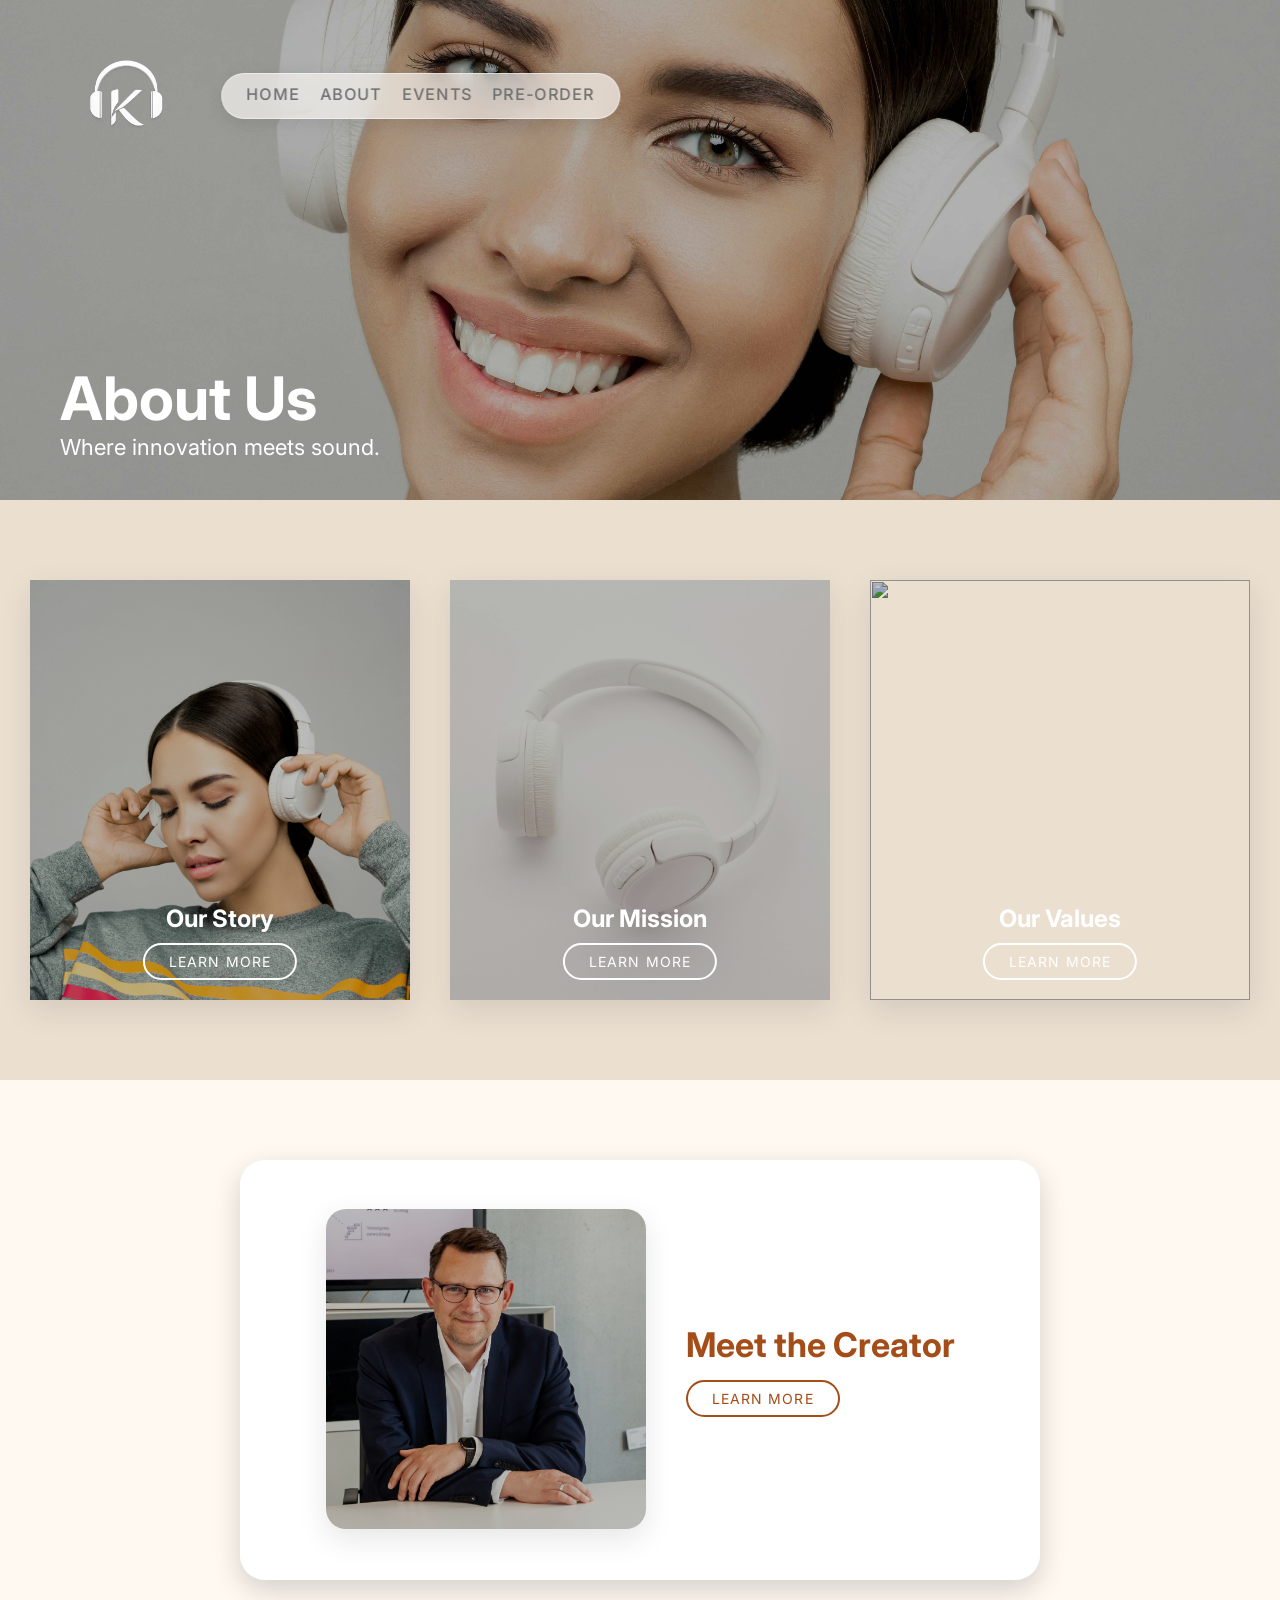
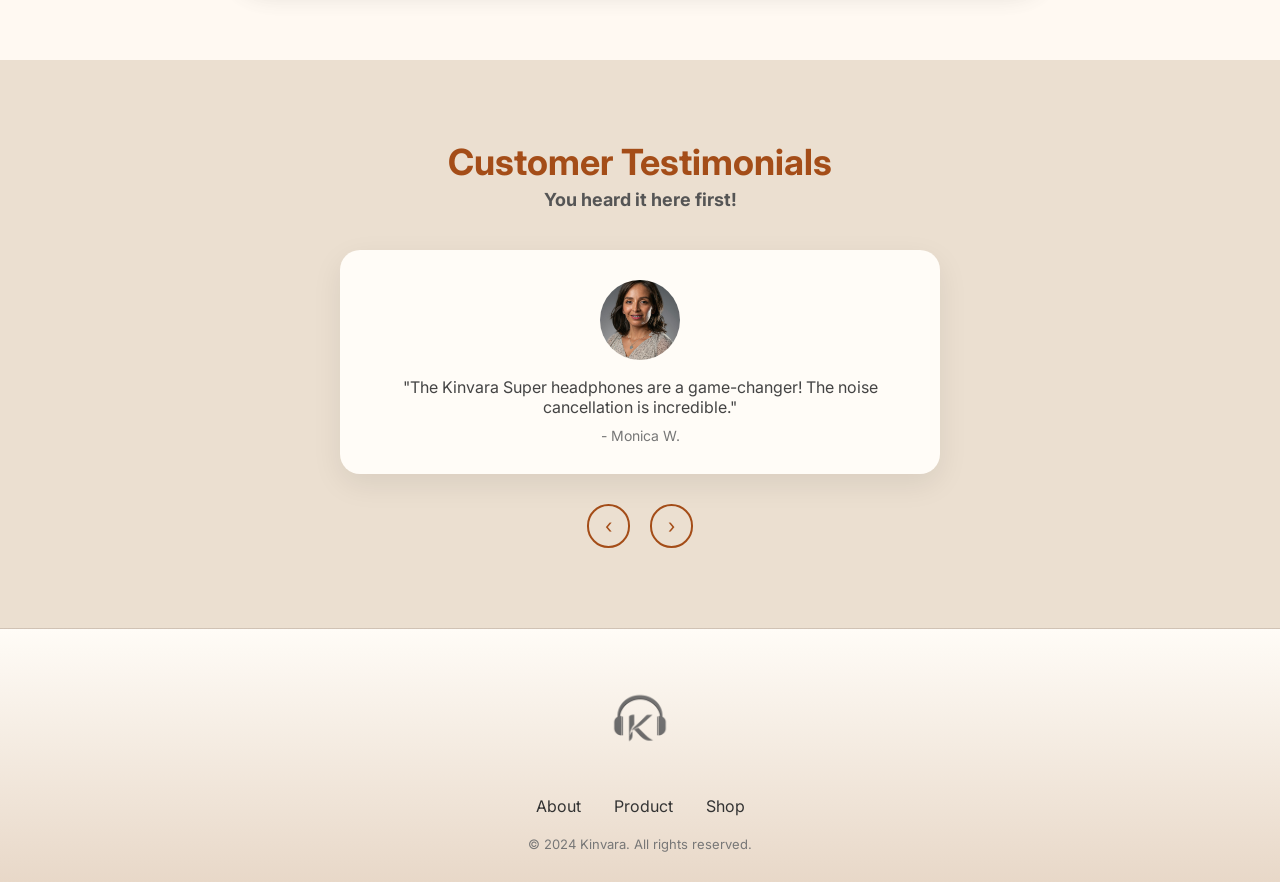
==== commit d3a0101c: "Add files via upload" ====
--- a/about.html
+++ b/about.html
@@ -20,14 +20,15 @@
 
         <div class="logo-img">
             <a href="index.html">
-                <img src="images/kinavaralogo.png" alt="Kinvara Logo">
+                <img src="images/kinvaralogo.png" alt="Kinvara Logo">
             </a>
         </div>
 
         <nav class="nav-pill">
-            <a href="about.html">About</a>
-            <a href="#product-section">Product</a>
-            <a href="sign_up.html">Shop</a>
+               <a href="index.html">home</a>
+            <a href="about.html">about</a>
+            <a href="events.html">events</a>
+            <a href="sign_up.html">pre-Order</a>
 
             <div class="hamburger">
                 <span></span>
@@ -128,26 +129,50 @@
 
 </section>
 
-
-<!-- ⭐ CEO SECTION WITH RECTANGLE BACKGROUND -->
+<!-- ⭐ CEO SECTION THAT FLIPS IN PLACE -->
+<!-- ⭐ CEO SECTION THAT FLIPS IN PLACE (WITH IMAGE) -->
 <section class="ceo-section reveal">
-    <div class="ceo-bg">
-
-        <div class="ceo-img-box">
-            <img src="images/ceo.jpg" alt="">
-        </div>
-
-        <div class="ceo-text">
-            <h2>Meet the Creator</h2>
-            <p>
-                The visionary behind Kinvara believes sound should be crafted with intention,
-                emotion, and precision.
-            </p>
-            <button class="outline-btn ceo-learn">Learn More</button>
-        </div>
-
-    </div>
-</section>
+    <div class="ceo-card">
+
+        <div class="flip-inner">
+
+            <!-- FRONT -->
+            <div class="flip-front ceo-front">
+
+                <div class="ceo-img-box">
+                    <img src="images/ceo.jpg" alt="">
+                </div>
+
+                <div class="ceo-text">
+                    <h2>Meet the Creator</h2>
+                    <button class="outline-btn ceo-learn-btn">Learn More</button>
+                </div>
+
+            </div>
+
+            <!-- BACK -->
+            <div class="flip-back ceo-backside">
+
+                <span class="back-arrow ceo-back">Back</span>
+
+                <h3>The Creator</h3>
+                <p>
+                    Kinvara was founded with a belief that audio should evoke emotion.
+                    Every detail of Kinvara Super reflects that vision.
+                </p>
+
+                <button class="outline-btn ceo-close">Close</button>
+
+            </div>
+
+        </div>
+
+    </div>
+</section>
+
+
+
+
 
 
 <!-- ⭐ TESTIMONIALS -->
@@ -195,7 +220,7 @@
     <div class="footer-container">
 
         <div class="footer-logo">
-            <img src="images/kinavaralogo.png" alt="Kinvara Logo">
+            <img src="images/kinvaralogoblk.png" alt="Kinvara Logo">
         </div>
 
         <div class="footer-links">
--- a/style.css
+++ b/style.css
@@ -53,7 +53,7 @@
 }
 
 .logo-img img {
-    width: 90px;
+    width: 150px;
 }
 
 .logo-img img:hover {
@@ -685,7 +685,7 @@
 }
 
 /* =========================================================
-   ABOUT HERO (unchanged)
+   ABOUT HERO
    ========================================================= */
 .about-hero-full {
     position: relative;
@@ -717,7 +717,7 @@
 
 
 /* =========================================================
-   ABOUT PAGE — FLIP CARDS (UPDATED)
+   FLIP CARDS (ABOUT PAGE)
    ========================================================= */
 
 .about-cards {
@@ -728,15 +728,13 @@
     flex-wrap: wrap;
 }
 
-/* FLIP CARD CONTAINER */
 .about-card {
-    width: 380px;      /* bigger */
-    height: 420px;     /* bigger */
+    width: 380px;
+    height: 420px;
     perspective: 1200px;
     cursor: pointer;
 }
 
-/* INNER WRAPPER */
 .flip-inner {
     width: 100%;
     height: 100%;
@@ -745,21 +743,17 @@
     transform-style: preserve-3d;
 }
 
-/* FLIP STATE */
 .about-card.active .flip-inner {
     transform: rotateY(180deg);
 }
 
-/* FRONT + BACK SHARED */
-.flip-front, .flip-back {
+.flip-front,
+.flip-back {
     position: absolute;
     width: 100%;
     height: 100%;
     backface-visibility: hidden;
-
-    /* SQUARE corners */
     border-radius: 0;
-
     overflow: hidden;
     box-shadow: 0 10px 30px rgba(0,0,0,0.1);
 }
@@ -773,11 +767,6 @@
     transition: 0.3s ease;
 }
 
-.about-card:hover .flip-front img {
-    filter: brightness(90%);
-    transform: scale(1.05);
-}
-
 .card-overlay {
     position: absolute;
     bottom: 2rem;
@@ -792,7 +781,7 @@
     margin-bottom: 1rem;
 }
 
-/* Transparent outline button */
+/* BUTTON */
 .outline-btn {
     background: transparent;
     border: 2px solid white;
@@ -831,7 +820,6 @@
     margin-bottom: 2rem;
 }
 
-/* BACK ARROW */
 .back-arrow {
     position: absolute;
     top: 1.5rem;
@@ -842,52 +830,118 @@
 }
 
 
-/* =========================================================
-   CEO SECTION — RECTANGLE BACKGROUND
-   ========================================================= */
-
+/* FULL WIDTH BACKGROUND */
 .ceo-section {
+    width: 100%;
+    background: #FFF9F2;
+    padding: 8rem 0;
     display: flex;
     justify-content: center;
-    padding: 8rem 2rem;
-}
-
-.ceo-bg {
-    background: #FFFCF7;
-    padding: 4rem;
+}
+
+/* CEO CARD IS THE FLIP CARD */
+.ceo-card {
+    width: 800px;
+    height: 420px;
+    background: white;
     border-radius: 25px;
-    display: flex;
+    box-shadow: 0 10px 30px rgba(0,0,0,0.08);
+    perspective: 1200px;
+    position: relative;
+}
+
+.ceo-card .flip-inner {
+    width: 100%;
+    height: 100%;
+    position: relative;
+    transition: transform 0.7s ease;
+    transform-style: preserve-3d;
+}
+
+.ceo-card.active .flip-inner {
+    transform: rotateY(180deg);
+}
+
+/* FRONT + BACK SHARED */
+.ceo-front,
+.ceo-backside {
+    position: absolute;
+    width: 100%;
+    height: 100%;
+    backface-visibility: hidden;
+    border-radius: 25px;
+    overflow: hidden;
+    display: flex;
+    align-items: center;
+    justify-content: center;
     gap: 4rem;
-    align-items: center;
-    box-shadow: 0 10px 30px rgba(0,0,0,0.08);
+    padding: 3rem;
+}
+
+/* FRONT SIDE */
+.ceo-front {
+    background: white;
 }
 
 .ceo-img-box img {
-    width: 340px;
-    height: 340px;
+    width: 320px;
+    height: 320px;
     object-fit: cover;
     border-radius: 20px;
     box-shadow: 0 10px 30px rgba(0,0,0,0.1);
 }
 
-.ceo-text {
-    max-width: 420px;
-}
-
 .ceo-text h2 {
     font-size: 3.4rem;
     color: #A44D18;
+    margin-bottom: 1.5rem;
+}
+
+.ceo-text .outline-btn {
+    border-color: #A44D18;
+    color: #A44D18;
+}
+
+.ceo-text .outline-btn:hover {
+    background: #A44D18;
+    color: white;
+}
+
+/* BACK SIDE */
+.ceo-backside {
+    background: #FFFCF7;
+    transform: rotateY(180deg);
+    flex-direction: column;
+    text-align: center;
+}
+
+.ceo-backside h3 {
+    font-size: 2.6rem;
+    color: #A44D18;
     margin-bottom: 1rem;
 }
 
-.ceo-text p {
-    font-size: 1.7rem;
+.ceo-backside p {
+    font-size: 1.6rem;
     color: #555;
+    max-width: 500px;
+    line-height: 1.6;
     margin-bottom: 2rem;
 }
-/* ============================
-   TESTIMONIALS — FIXED + PREMIUM
-   ============================ */
+
+/* BACK BUTTON */
+.ceo-back {
+    position: absolute;
+    top: 1.5rem;
+    left: 1.5rem;
+    font-size: 2rem;
+    cursor: pointer;
+    color: #A44D18;
+}
+
+/* =========================================================
+   TESTIMONIALS
+   ========================================================= */
 
 .testimonial-section {
     text-align: center;
@@ -906,7 +960,6 @@
     margin-bottom: 4rem;
 }
 
-/* Carousel container */
 .testimonial-carousel {
     display: flex;
     justify-content: center;
@@ -914,7 +967,6 @@
     position: relative;
 }
 
-/* Testimonial card */
 .testimonial-card {
     width: 600px;
     padding: 3rem;
@@ -927,14 +979,12 @@
     position: absolute;
 }
 
-/* Active card */
 .testimonial-card.active {
     opacity: 1;
     transform: translateY(0);
     position: relative;
 }
 
-/* Image */
 .testimonial-img img {
     width: 80px;
     height: 80px;
@@ -943,7 +993,6 @@
     margin-bottom: 1.5rem;
 }
 
-/* Text */
 .testimonial-card p {
     font-size: 1.6rem;
     color: #444;
@@ -955,7 +1004,6 @@
     color: #777;
 }
 
-/* Buttons */
 .carousel-buttons {
     margin-top: 3rem;
     display: flex;
@@ -979,99 +1027,6 @@
     color: white;
 }
 
-/* ============================
-   TESTIMONIALS — FIXED + PREMIUM
-   ============================ */
-
-.testimonial-section {
-    text-align: center;
-    padding: 8rem 2rem;
-}
-
-.testimonial-section h1 {
-    font-size: 3.6rem;
-    color: #A44D18;
-    margin-bottom: 0.5rem;
-}
-
-.testimonial-section h2 {
-    font-size: 1.8rem;
-    color: #555;
-    margin-bottom: 4rem;
-}
-
-/* Carousel container */
-.testimonial-carousel {
-    display: flex;
-    justify-content: center;
-    align-items: center;
-    position: relative;
-}
-
-/* Testimonial card */
-.testimonial-card {
-    width: 600px;
-    padding: 3rem;
-    background: #FFFCF7;
-    border-radius: 20px;
-    box-shadow: 0 10px 30px rgba(0,0,0,0.08);
-    opacity: 0;
-    transform: translateY(20px);
-    transition: 0.4s ease;
-    position: absolute;
-}
-
-/* Active card */
-.testimonial-card.active {
-    opacity: 1;
-    transform: translateY(0);
-    position: relative;
-}
-
-/* Image */
-.testimonial-img img {
-    width: 80px;
-    height: 80px;
-    border-radius: 50%;
-    object-fit: cover;
-    margin-bottom: 1.5rem;
-}
-
-/* Text */
-.testimonial-card p {
-    font-size: 1.6rem;
-    color: #444;
-    margin-bottom: 1rem;
-}
-
-.testimonial-card span {
-    font-size: 1.4rem;
-    color: #777;
-}
-
-/* Buttons */
-.carousel-buttons {
-    margin-top: 3rem;
-    display: flex;
-    justify-content: center;
-    gap: 2rem;
-}
-
-.carousel-buttons button {
-    background: transparent;
-    border: 2px solid #A44D18;
-    color: #A44D18;
-    padding: 0.8rem 1.6rem;
-    border-radius: 50px;
-    font-size: 2rem;
-    cursor: pointer;
-    transition: 0.3s ease;
-}
-
-.carousel-buttons button:hover {
-    background: #A44D18;
-    color: white;
-}
 
 
 
